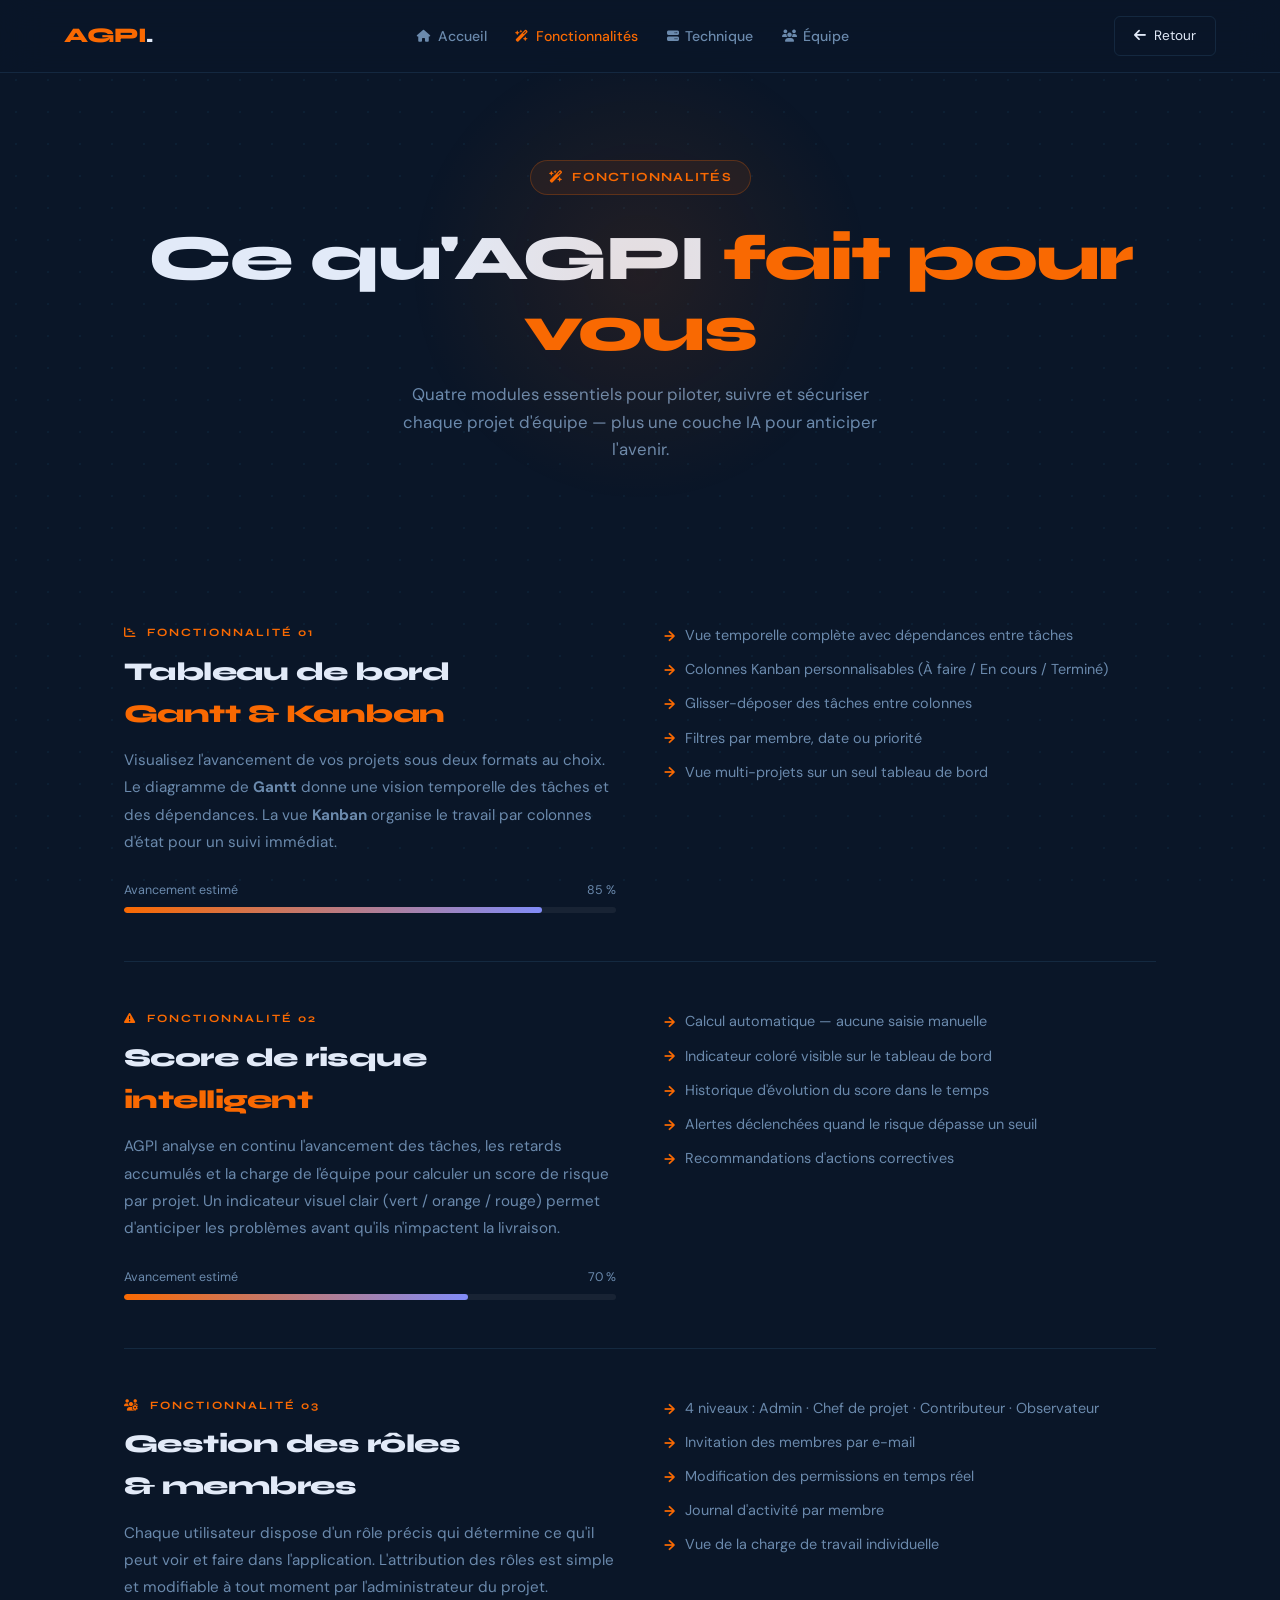
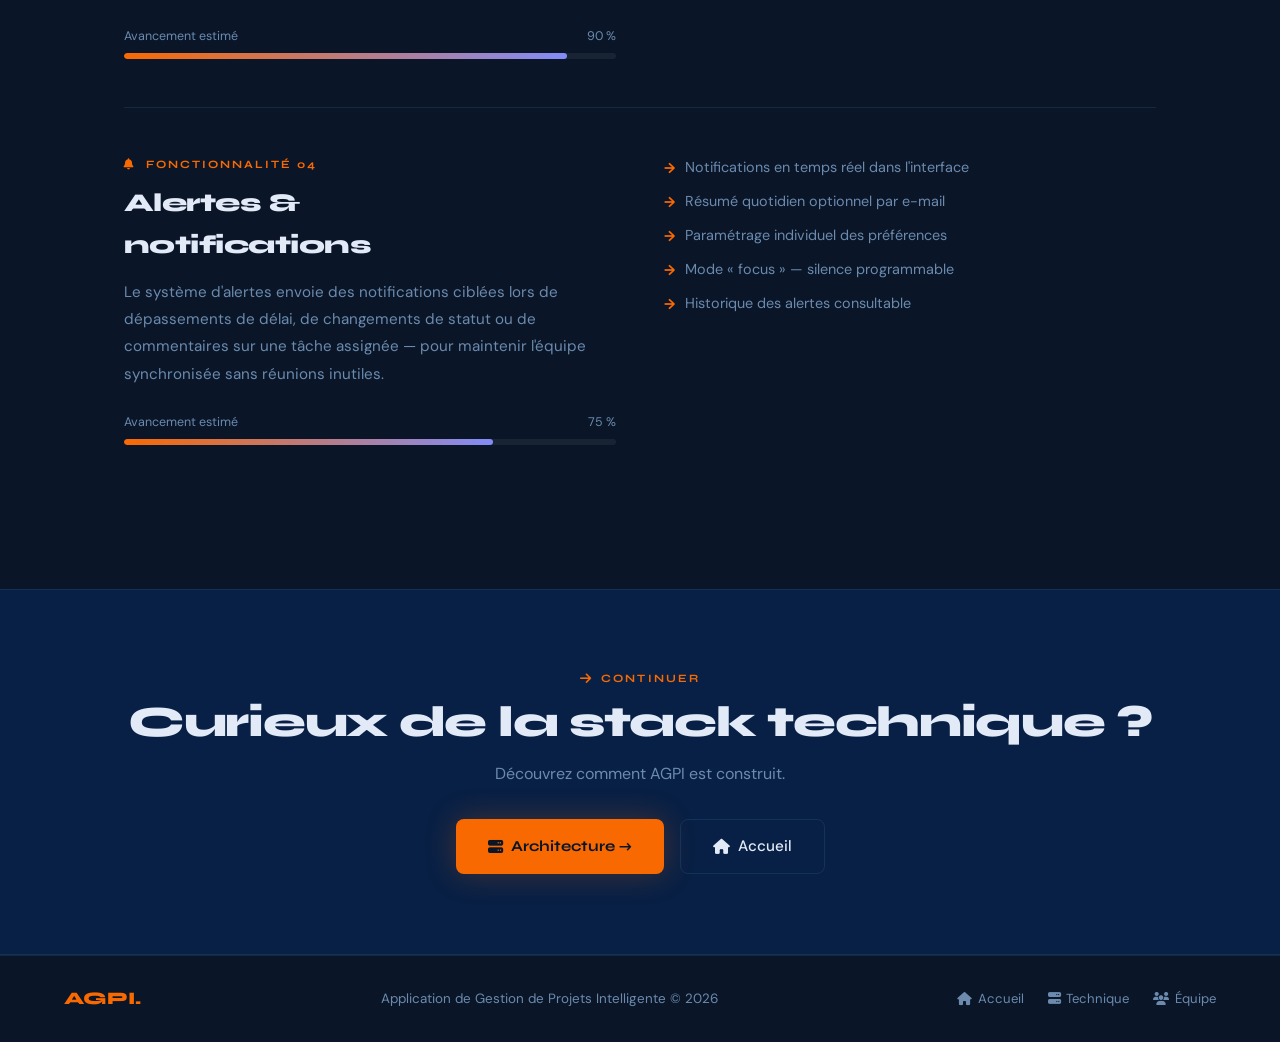
==== pages/fonctionnalites.html @ 2527727b "coreection des pages" ====
<!DOCTYPE html>
<html lang="fr">
<head>
  <meta charset="UTF-8"/>
  <meta name="viewport" content="width=device-width, initial-scale=1.0"/>
  <title>Fonctionnalités — AGPI</title>
  <link rel="preconnect" href="https://fonts.googleapis.com"/>
  <link rel="preconnect" href="https://fonts.gstatic.com" crossorigin/>
  <link href="https://fonts.googleapis.com/css2?family=Syne:wght@400;600;700;800&family=DM+Sans:ital,opsz,wght@0,9..40,300;0,9..40,400;0,9..40,500;1,9..40,300&display=swap" rel="stylesheet"/>
  <link rel="stylesheet" href="https://cdnjs.cloudflare.com/ajax/libs/font-awesome/6.5.1/css/all.min.css"/>
  <link rel="stylesheet" href="../style.css"/>
</head>
<body>

<!-- NAV -->
<nav class="page-nav">
  <a href="../index.html" class="nav-logo">AGPI<span>.</span></a>
  <ul class="nav-links">
    <li><a href="../index.html"><i class="fa-solid fa-house"></i> Accueil</a></li>
    <li><a href="fonctionnalites.html" class="active"><i class="fa-solid fa-wand-magic-sparkles"></i> Fonctionnalités</a></li>
    <li><a href="technique.html"><i class="fa-solid fa-server"></i> Technique</a></li>
    <li><a href="equipe.html"><i class="fa-solid fa-users"></i> Équipe</a></li>
  </ul>
  <a href="../index.html" class="nav-back"><i class="fa-solid fa-arrow-left"></i> Retour</a>
</nav>

<!-- PAGE HERO -->
<section class="page-hero">
  <div class="hero-glow"></div>
  <div>
    <div class="hero-badge"><i class="fa-solid fa-wand-magic-sparkles"></i> Fonctionnalités</div>
    <h1>Ce qu'AGPI <span class="line-accent">fait pour vous</span></h1>
    <p>Quatre modules essentiels pour piloter, suivre et sécuriser chaque projet d'équipe — plus une couche IA pour anticiper l'avenir.</p>
  </div>
</section>

<!-- CONTENT -->
<div class="page-content">

  <!-- Fonctionnalité 1 — Gantt & Kanban -->
  <div class="func-block">
    <div class="reveal">
      <p class="func-num"><i class="fa-solid fa-chart-gantt"></i> &nbsp;Fonctionnalité 01</p>
      <h2 class="func-name">Tableau de bord<br/><span class="line-accent">Gantt & Kanban</span></h2>
      <p class="func-desc">
        Visualisez l'avancement de vos projets sous deux formats au choix.
        Le diagramme de <strong>Gantt</strong> donne une vision temporelle des tâches
        et des dépendances. La vue <strong>Kanban</strong> organise le travail par colonnes
        d'état pour un suivi immédiat.
      </p>
      <div class="progress-wrap">
        <div class="progress-label">
          <span>Avancement estimé</span>
          <span>85 %</span>
        </div>
        <div class="progress-track">
          <div class="progress-fill" data-width="85"></div>
        </div>
      </div>
    </div>
    <ul class="benefits reveal" style="transition-delay:.12s">
      <li>Vue temporelle complète avec dépendances entre tâches</li>
      <li>Colonnes Kanban personnalisables (À faire / En cours / Terminé)</li>
      <li>Glisser-déposer des tâches entre colonnes</li>
      <li>Filtres par membre, date ou priorité</li>
      <li>Vue multi-projets sur un seul tableau de bord</li>
    </ul>
  </div>

  <!-- Fonctionnalité 2 — Score de risque -->
  <div class="func-block">
    <div class="reveal">
      <p class="func-num"><i class="fa-solid fa-triangle-exclamation"></i> &nbsp;Fonctionnalité 02</p>
      <h2 class="func-name">Score de risque<br/><span class="line-accent">intelligent</span></h2>
      <p class="func-desc">
        AGPI analyse en continu l'avancement des tâches, les retards accumulés
        et la charge de l'équipe pour calculer un score de risque par projet.
        Un indicateur visuel clair (vert / orange / rouge) permet d'anticiper les
        problèmes avant qu'ils n'impactent la livraison.
      </p>
      <div class="progress-wrap">
        <div class="progress-label"><span>Avancement estimé</span><span>70 %</span></div>
        <div class="progress-track">
          <div class="progress-fill" data-width="70"></div>
        </div>
      </div>
    </div>
    <ul class="benefits reveal" style="transition-delay:.12s">
      <li>Calcul automatique — aucune saisie manuelle</li>
      <li>Indicateur coloré visible sur le tableau de bord</li>
      <li>Historique d'évolution du score dans le temps</li>
      <li>Alertes déclenchées quand le risque dépasse un seuil</li>
      <li>Recommandations d'actions correctives</li>
    </ul>
  </div>

  <!-- Fonctionnalité 3 — Rôles & membres -->
  <div class="func-block">
    <div class="reveal">
      <p class="func-num"><i class="fa-solid fa-users-gear"></i> &nbsp;Fonctionnalité 03</p>
      <h2 class="func-name">Gestion des rôles<br/>&amp; membres</h2>
      <p class="func-desc">
        Chaque utilisateur dispose d'un rôle précis qui détermine ce qu'il peut
        voir et faire dans l'application. L'attribution des rôles est simple et
        modifiable à tout moment par l'administrateur du projet.
      </p>
      <div class="progress-wrap">
        <div class="progress-label"><span>Avancement estimé</span><span>90 %</span></div>
        <div class="progress-track">
          <div class="progress-fill" data-width="90"></div>
        </div>
      </div>
    </div>
    <ul class="benefits reveal" style="transition-delay:.12s">
      <li>4 niveaux : Admin · Chef de projet · Contributeur · Observateur</li>
      <li>Invitation des membres par e-mail</li>
      <li>Modification des permissions en temps réel</li>
      <li>Journal d'activité par membre</li>
      <li>Vue de la charge de travail individuelle</li>
    </ul>
  </div>

  <!-- Fonctionnalité 4 — Alertes automatiques -->
  <div class="func-block">
    <div class="reveal">
      <p class="func-num"><i class="fa-solid fa-bell"></i> &nbsp;Fonctionnalité 04</p>
      <h2 class="func-name">Alertes &amp;<br/>notifications</h2>
      <p class="func-desc">
        Le système d'alertes envoie des notifications ciblées lors de
        dépassements de délai, de changements de statut ou de commentaires sur
        une tâche assignée — pour maintenir l'équipe synchronisée sans réunions
        inutiles.
      </p>
      <div class="progress-wrap">
        <div class="progress-label"><span>Avancement estimé</span><span>75 %</span></div>
        <div class="progress-track">
          <div class="progress-fill" data-width="75"></div>
        </div>
      </div>
    </div>
    <ul class="benefits reveal" style="transition-delay:.12s">
      <li>Notifications en temps réel dans l'interface</li>
      <li>Résumé quotidien optionnel par e-mail</li>
      <li>Paramétrage individuel des préférences</li>
      <li>Mode « focus » — silence programmable</li>
      <li>Historique des alertes consultable</li>
    </ul>
  </div>

</div>

<!-- CTA -->
<section class="section-surface">
  <div>
    <div style="text-align:center">
      <p class="section-label" style="justify-content:center"><i class="fa-solid fa-arrow-right"></i> Continuer</p>
      <h2 class="section-title" style="text-align:center">Curieux de la stack technique ?</h2>
      <p style="color:var(--muted);text-align:center;margin-bottom:2rem">Découvrez comment AGPI est construit.</p>
      <div style="display:flex;gap:1rem;justify-content:center;flex-wrap:wrap;">
        <a href="technique.html" class="btn-primary"><i class="fa-solid fa-server"></i> Architecture →</a>
        <a href="../index.html" class="btn-ghost"><i class="fa-solid fa-house"></i> Accueil</a>
      </div>
    </div>
  </div>
</section>

<!-- FOOTER -->
<footer>
  <div class="footer-logo">AGPI.</div>
  <span>Application de Gestion de Projets Intelligente &copy; 2026</span>
  <div class="footer-links">
    <a href="../index.html"><i class="fa-solid fa-house"></i> Accueil</a>
    <a href="technique.html"><i class="fa-solid fa-server"></i> Technique</a>
    <a href="equipe.html"><i class="fa-solid fa-users"></i> Équipe</a>
  </div>
</footer>

<script>
  const reveals = document.querySelectorAll('.reveal');
  const io = new IntersectionObserver(entries => {
    entries.forEach(e => { if (e.isIntersecting) { e.target.classList.add('visible'); io.unobserve(e.target); } });
  }, { threshold: 0.1 });
  reveals.forEach(el => io.observe(el));

  document.querySelectorAll('.progress-fill').forEach(fill => {
    const obs = new IntersectionObserver(entries => {
      entries.forEach(e => {
        if (e.isIntersecting) {
          fill.style.width = fill.getAttribute('data-width') + '%';
          obs.unobserve(fill);
        }
      });
    }, { threshold: 0.4 });
    obs.observe(fill);
  });
</script>
</body>
</html>
---- style.css ----
/* ================================================================
   style.css — AGPI Site Vitrine
   Thème  : dark navy/orange, accent #f96902
   Fonts  : Syne (titres) · DM Sans (corps)
   ================================================================ */

*, *::before, *::after { box-sizing: border-box; margin: 0; padding: 0; }

:root {
  --bg:       #0a1628;
  --surface:  #082045;
  --surface2: #112244;
  --surface3: #162a50;
  --border:   rgba(99,179,237,0.12);
  --accent:   #f96902;
  --accent2:  #818cf8;
  --accent3:  #fb7185;
  --accent4:  #34d399;
  --text:     #e2eaf8;
  --muted:    #6b8aad;
  --card-glow: rgba(56,189,248,0.06);
}

html { scroll-behavior: smooth; }

body {
  background: var(--bg);
  color: var(--text);
  font-family: 'DM Sans', sans-serif;
  font-size: 16px;
  line-height: 1.65;
  overflow-x: hidden;
}

body::after {
  content: '';
  position: fixed; inset: 0;
  background-image: radial-gradient(rgba(56,189,248,0.06) 1px, transparent 1px);
  background-size: 32px 32px;
  pointer-events: none;
  z-index: 0;
}

a { text-decoration: none; color: inherit; }

/* ── NAV ── */
nav {
  position: fixed; top: 0; left: 0; right: 0; z-index: 200;
  display: flex; align-items: center; justify-content: space-between;
  padding: 1rem 5vw;
  background: rgba(10,22,40,0.85);
  backdrop-filter: blur(20px);
  border-bottom: 1px solid var(--border);
}
.nav-logo { font-family: 'Syne', sans-serif; font-weight: 800; font-size: 1.3rem; letter-spacing: -0.02em; color: var(--accent); }
.nav-logo span { color: var(--text); }
.nav-links { display: flex; gap: 1.8rem; list-style: none; }
.nav-links a { color: var(--muted); text-decoration: none; font-size: 0.88rem; font-weight: 500; transition: color 0.2s; display: flex; align-items: center; gap: 0.4rem; }
.nav-links a i { font-size: 0.75rem; }
.nav-links a:hover { color: var(--accent); }
.nav-cta { background: var(--accent); color: #0a1628; padding: 0.5rem 1.3rem; border-radius: 6px; font-weight: 700; font-size: 0.85rem; text-decoration: none; font-family: 'Syne', sans-serif; transition: all 0.2s; display: flex; align-items: center; gap: 0.5rem; }
.nav-cta:hover { opacity: 0.85; transform: translateY(-1px); box-shadow: 0 4px 20px rgba(249,105,2,0.35); }

/* Page-level nav (pages/) */
.page-nav {
  position: fixed; top: 0; left: 0; right: 0; z-index: 200;
  display: flex; align-items: center; justify-content: space-between;
  padding: 1rem 5vw;
  background: rgba(10,22,40,0.85);
  backdrop-filter: blur(20px);
  border-bottom: 1px solid var(--border);
}
.page-nav .nav-logo { font-family: 'Syne', sans-serif; font-weight: 800; font-size: 1.3rem; color: var(--accent); }
.page-nav .nav-logo span { color: var(--text); }
.page-nav .nav-links { display: flex; gap: 1.8rem; list-style: none; }
.page-nav .nav-links a { color: var(--muted); text-decoration: none; font-size: 0.88rem; font-weight: 500; transition: color 0.2s; display: flex; align-items: center; gap: 0.4rem; }
.page-nav .nav-links a:hover,
.page-nav .nav-links a.active { color: var(--accent); }
.page-nav .nav-back { background: transparent; border: 1px solid var(--border); color: var(--text); padding: 0.5rem 1.2rem; border-radius: 6px; font-size: 0.85rem; display: flex; align-items: center; gap: 0.5rem; transition: all 0.2s; }
.page-nav .nav-back:hover { border-color: rgba(249,105,2,.35); color: var(--accent); }

/* ── HERO ── */
.hero { min-height: 100vh; display: flex; align-items: center; justify-content: center; text-align: center; padding: 8rem 5vw 5rem; position: relative; overflow: hidden; z-index: 1; }
.hero-glow { position: absolute; width: 750px; height: 750px; border-radius: 50%; background: radial-gradient(circle, rgba(249,105,2,0.10) 0%, transparent 65%); top: 50%; left: 50%; transform: translate(-50%,-50%); pointer-events: none; animation: pg1 7s ease-in-out infinite; }
.hero-glow2 { position: absolute; width: 420px; height: 420px; border-radius: 50%; background: radial-gradient(circle, rgba(129,140,248,0.10) 0%, transparent 65%); top: 25%; right: 8%; pointer-events: none; animation: pg2 9s ease-in-out infinite reverse; }
@keyframes pg1 { 0%,100%{opacity:.5;transform:translate(-50%,-50%) scale(1)} 50%{opacity:1;transform:translate(-50%,-50%) scale(1.1)} }
@keyframes pg2 { 0%,100%{opacity:.4;transform:scale(1)} 50%{opacity:1;transform:scale(1.12)} }

.hero-badge { display: inline-flex; align-items: center; gap: 0.5rem; background: rgba(249,105,2,0.08); border: 1px solid rgba(249,105,2,0.25); color: var(--accent); padding: 0.4rem 1.1rem; border-radius: 100px; font-size: 0.78rem; font-weight: 700; letter-spacing: 0.1em; text-transform: uppercase; margin-bottom: 1.8rem; font-family: 'Syne', sans-serif; animation: fadeUp 0.6s ease both; }
.hero-badge i { animation: blink 1.5s ease-in-out infinite; }
@keyframes blink { 0%,100%{opacity:1} 50%{opacity:.2} }

.hero h1 { font-family: 'Syne', sans-serif; font-size: clamp(2.6rem, 6.5vw, 5.5rem); font-weight: 800; line-height: 1.06; letter-spacing: -0.04em; margin-bottom: 1.5rem; animation: fadeUp 0.7s .1s ease both; }
.line-accent { color: var(--accent); }
.hero-sub { max-width: 560px; margin: 0 auto 2.5rem; color: var(--muted); font-size: 1.05rem; line-height: 1.75; font-weight: 300; animation: fadeUp 0.7s .2s ease both; }
.hero-actions { display: flex; gap: 1rem; justify-content: center; flex-wrap: wrap; animation: fadeUp 0.7s .3s ease both; }

/* Page Hero (inner pages) */
.page-hero { min-height: 45vh; display: flex; align-items: center; justify-content: center; text-align: center; padding: 10rem 5vw 5rem; position: relative; overflow: hidden; z-index: 1; }
.page-hero .hero-glow { width: 500px; height: 500px; }
.page-hero h1 { font-family: 'Syne', sans-serif; font-size: clamp(2.2rem, 5vw, 4rem); font-weight: 800; line-height: 1.1; letter-spacing: -0.03em; margin-bottom: 1rem; }
.page-hero p { color: var(--muted); font-size: 1.05rem; max-width: 520px; margin: 0 auto; }

/* ── BUTTONS ── */
.btn-primary { background: var(--accent); color: #0a1628; padding: .85rem 2rem; border-radius: 8px; font-weight: 700; font-size: .95rem; font-family: 'Syne', sans-serif; text-decoration: none; transition: all .2s; box-shadow: 0 0 30px rgba(249,105,2,.25); display: inline-flex; align-items: center; gap: .5rem; }
.btn-primary:hover { transform: translateY(-2px); box-shadow: 0 0 50px rgba(249,105,2,.45); opacity:.9; }
.btn-ghost { background: transparent; border: 1px solid var(--border); color: var(--text); padding: .85rem 2rem; border-radius: 8px; font-weight: 500; font-size: .95rem; text-decoration: none; transition: all .2s; display: inline-flex; align-items: center; gap: .5rem; }
.btn-ghost:hover { border-color: rgba(249,105,2,.35); background: rgba(249,105,2,.05); }

/* ── STATS ── */
.stats-bar { position: relative; z-index: 1; border-top: 1px solid var(--border); border-bottom: 1px solid var(--border); background: var(--surface); display: grid; grid-template-columns: repeat(4,1fr); animation: fadeUp .8s .4s ease both; }
.stat-item { text-align: center; padding: 2rem 1rem; border-right: 1px solid var(--border); display: flex; flex-direction: column; align-items: center; gap: .35rem; }
.stat-item:last-child { border-right: none; }
.stat-icon { font-size: 1.4rem; color: var(--accent); }
.stat-number { font-family: 'Syne', sans-serif; font-size: 2rem; font-weight: 800; color: var(--accent); line-height: 1; }
.stat-label { font-size: .76rem; color: var(--muted); text-transform: uppercase; letter-spacing: .07em; }

/* ── SECTION COMMONS ── */
section { padding: 6rem 5vw; position: relative; z-index: 1; }
.section-label { font-family: 'Syne', sans-serif; font-size: .7rem; font-weight: 700; letter-spacing: .18em; text-transform: uppercase; color: var(--accent); margin-bottom: .6rem; display: flex; align-items: center; gap: .5rem; }
.section-label i { font-size: .8rem; }
.section-title { font-family: 'Syne', sans-serif; font-size: clamp(1.8rem,3.5vw,2.7rem); font-weight: 800; line-height: 1.12; letter-spacing: -.03em; margin-bottom: .9rem; }
.section-desc { color: var(--muted); max-width: 560px; font-size: 1rem; line-height: 1.7; margin-bottom: 3rem; }

/* ── PROBLEMATIQUE ── */
#problematique { background: var(--surface); border-top: 1px solid var(--border); border-bottom: 1px solid var(--border); }
.prob-grid { display: grid; grid-template-columns: 1fr 1fr; gap: 4rem; align-items: center; max-width: 1200px; margin: 0 auto; }
.pain-list { list-style: none; display: flex; flex-direction: column; gap: .85rem; }
.pain-list li { display: flex; align-items: flex-start; gap: 1rem; padding: 1.1rem 1.3rem; background: rgba(251,113,133,.05); border: 1px solid rgba(251,113,133,.12); border-radius: 10px; font-size: .92rem; color: var(--muted); }
.pain-list li i { color: var(--accent3); font-size: .9rem; margin-top: 3px; flex-shrink: 0; }
.solution-box { background: rgba(249,105,2,.04); border: 1px solid rgba(249,105,2,.15); border-radius: 16px; padding: 2.5rem; }
.solution-box h3 { font-family: 'Syne', sans-serif; font-size: 1.3rem; font-weight: 700; margin-bottom: 1.4rem; color: var(--accent); display: flex; align-items: center; gap: .6rem; }
.solution-item { display: flex; align-items: flex-start; gap: .8rem; margin-bottom: .9rem; font-size: .92rem; }
.solution-item i { color: var(--accent4); font-size: .85rem; margin-top: 3px; flex-shrink: 0; }

/* ── FEATURES ── */
#features { max-width: 1300px; margin: 0 auto; }
.features-grid { display: grid; grid-template-columns: repeat(3,1fr); gap: 1.1rem; }
.feature-card { background: var(--surface2); border: 1px solid var(--border); border-radius: 14px; padding: 1.8rem; transition: all .3s; position: relative; overflow: hidden; }
.feature-card::before { content: ''; position: absolute; inset: 0; background: var(--card-glow); opacity: 0; transition: opacity .3s; }
.feature-card:hover { border-color: rgba(249,105,2,.25); transform: translateY(-4px); }
.feature-card:hover::before { opacity: 1; }
.feature-card.ai-card { border-color: rgba(129,140,248,.15); }
.feature-card.ai-card::before { background: rgba(129,140,248,.05); }
.feature-card.ai-card:hover { border-color: rgba(129,140,248,.35); }
.feature-icon-wrap { width: 46px; height: 46px; border-radius: 12px; display: flex; align-items: center; justify-content: center; margin-bottom: 1rem; font-size: 1.1rem; }
.icon-core   { background: rgba(249,105,2,.12); color: var(--accent); }
.icon-ai     { background: rgba(129,140,248,.12); color: var(--accent2); }
.icon-green  { background: rgba(52,211,153,.12); color: var(--accent4); }
.icon-red    { background: rgba(251,113,133,.12); color: var(--accent3); }
.feature-tag { display: inline-block; font-size: .65rem; font-weight: 700; letter-spacing: .1em; text-transform: uppercase; padding: .18rem .6rem; border-radius: 4px; margin-bottom: .7rem; font-family: 'Syne', sans-serif; }
.tag-core { background: rgba(249,105,2,.1); color: var(--accent); }
.tag-ai   { background: rgba(129,140,248,.12); color: var(--accent2); }
.feature-card h3 { font-family: 'Syne', sans-serif; font-size: 1rem; font-weight: 700; margin-bottom: .45rem; }
.feature-card p  { font-size: .86rem; color: var(--muted); line-height: 1.6; }

/* ── ARCHITECTURE ── */
#architecture { background: var(--surface); border-top: 1px solid var(--border); border-bottom: 1px solid var(--border); }
.arch-layout { display: grid; grid-template-columns: 1fr 1fr; gap: 4rem; max-width: 1200px; margin: 0 auto; }
.arch-stack { display: flex; flex-direction: column; gap: .9rem; }
.arch-row { display: grid; grid-template-columns: 130px 1fr; gap: 1rem; align-items: center; }
.arch-label { font-family: 'Syne', sans-serif; font-size: .72rem; font-weight: 700; letter-spacing: .08em; text-transform: uppercase; color: var(--muted); text-align: right; display: flex; align-items: center; justify-content: flex-end; gap: .4rem; }
.arch-label i { font-size: .8rem; }
.arch-pills { display: flex; flex-wrap: wrap; gap: .45rem; }
.pill { padding: .3rem .85rem; border-radius: 100px; font-size: .78rem; font-weight: 500; font-family: 'Syne', sans-serif; border: 1px solid; }
.pill-blue   { background: rgba(249,105,2,.08);  color: var(--accent);  border-color: rgba(249,105,2,.2); }
.pill-purple { background: rgba(129,140,248,.08); color: var(--accent2); border-color: rgba(129,140,248,.2); }
.pill-red    { background: rgba(251,113,133,.08); color: var(--accent3); border-color: rgba(251,113,133,.2); }
.pill-green  { background: rgba(52,211,153,.08);  color: var(--accent4); border-color: rgba(52,211,153,.2); }
.pill-white  { background: rgba(255,255,255,.04); color: var(--text);    border-color: var(--border); }
.integrations-grid { display: grid; grid-template-columns: repeat(3,1fr); gap: .55rem; }
.integ-item { background: var(--surface3); border: 1px solid var(--border); border-radius: 8px; padding: .7rem .6rem; font-size: .8rem; text-align: center; color: var(--muted); font-weight: 500; transition: all .2s; display: flex; align-items: center; justify-content: center; gap: .4rem; }
.integ-item i { font-size: .85rem; color: var(--accent); }
.integ-item:hover { border-color: rgba(249,105,2,.25); color: var(--text); background: var(--surface2); }

/* ── PHASES ── */
.phases-timeline { position: relative; padding-left: 2rem; max-width: 800px; }
.phases-timeline::before { content: ''; position: absolute; left: 0; top: 0; bottom: 0; width: 2px; background: linear-gradient(to bottom, var(--accent), var(--accent2), transparent); }
.phase { position: relative; padding: 1.6rem 0 1.6rem 2.5rem; border-bottom: 1px solid var(--border); }
.phase:last-child { border-bottom: none; }
.phase::before { content: ''; position: absolute; left: -.42rem; top: 1.95rem; width: 10px; height: 10px; border-radius: 50%; background: var(--accent); border: 2px solid var(--bg); box-shadow: 0 0 12px rgba(249,105,2,.6); }
.phase-header { display: flex; align-items: center; gap: 1rem; margin-bottom: .4rem; }
.phase-period { font-family: 'Syne', sans-serif; font-size: .7rem; font-weight: 700; letter-spacing: .1em; text-transform: uppercase; color: var(--accent); display: flex; align-items: center; gap: .4rem; }
.phase-period i { font-size: .75rem; }
.phase h3 { font-family: 'Syne', sans-serif; font-size: 1rem; font-weight: 700; margin-bottom: .35rem; }
.phase p  { font-size: .87rem; color: var(--muted); line-height: 1.6; }

/* ── TEAM ── */
#team { background: var(--surface); border-top: 1px solid var(--border); border-bottom: 1px solid var(--border); }
.team-grid { display: grid; grid-template-columns: repeat(4,1fr); gap: 1.1rem; margin-bottom: 3rem; }
.team-card { background: var(--surface2); border: 1px solid var(--border); border-radius: 16px; padding: 2rem 1.4rem; text-align: center; transition: all .3s; }
.team-card:hover { border-color: rgba(249,105,2,.25); transform: translateY(-4px); box-shadow: 0 12px 40px rgba(0,0,0,.25); }
.avatar { width: 64px; height: 64px; border-radius: 50%; margin: 0 auto 1rem; display: flex; align-items: center; justify-content: center; font-family: 'Syne', sans-serif; font-size: 1.3rem; font-weight: 800; color: #0a1628; }
.av-blue   { background: var(--accent); }
.av-purple { background: var(--accent2); color: #fff; }
.av-red    { background: var(--accent3); }
.av-green  { background: var(--accent4); }
.team-card h3 { font-family: 'Syne', sans-serif; font-size: .98rem; font-weight: 700; margin-bottom: .2rem; }
.team-role { font-size: .72rem; font-weight: 700; letter-spacing: .07em; text-transform: uppercase; color: var(--accent); margin-bottom: 1rem; font-family: 'Syne', sans-serif; display: flex; align-items: center; justify-content: center; gap: .35rem; }
.team-role i { font-size: .75rem; }
.team-tasks { list-style: none; text-align: left; display: flex; flex-direction: column; gap: .45rem; }
.team-tasks li { font-size: .79rem; color: var(--muted); display: flex; align-items: flex-start; gap: .55rem; line-height: 1.5; }
.team-tasks li i { color: var(--accent4); font-size: .7rem; margin-top: 4px; flex-shrink: 0; }

/* ── DEADLINE ── */
.deadline-banner { background: linear-gradient(135deg, rgba(249,105,2,.07) 0%, rgba(129,140,248,.07) 100%); border: 1px solid rgba(249,105,2,.18); border-radius: 16px; padding: 2.5rem 3rem; display: flex; align-items: center; justify-content: space-between; gap: 2rem; }
.deadline-text h2 { font-family: 'Syne', sans-serif; font-size: 1.6rem; font-weight: 800; margin-bottom: .4rem; display: flex; align-items: center; gap: .6rem; }
.deadline-text h2 i { color: var(--accent); }
.deadline-text p { color: var(--muted); font-size: .92rem; }
.deliverables { display: flex; gap: .6rem; flex-wrap: wrap; margin-top: 1rem; }
.deliv-tag { background: rgba(255,255,255,.05); border: 1px solid var(--border); padding: .3rem .85rem; border-radius: 100px; font-size: .78rem; color: var(--muted); display: flex; align-items: center; gap: .4rem; }
.deliv-tag i { color: var(--accent4); font-size: .7rem; }
.deadline-date { text-align: right; }
.big-date { font-family: 'Syne', sans-serif; font-size: 2.4rem; font-weight: 800; color: var(--accent); line-height: 1.1; }
.deadline-sub { font-size: .78rem; color: var(--muted); margin-top: .3rem; display: flex; align-items: center; justify-content: flex-end; gap: .35rem; }
.deadline-sub i { color: var(--accent4); }

/* ── FOOTER ── */
footer { border-top: 1px solid var(--border); padding: 1.8rem 5vw; display: flex; align-items: center; justify-content: space-between; color: var(--muted); font-size: .84rem; position: relative; z-index: 1; flex-wrap: wrap; gap: 1rem; }
.footer-logo { font-family: 'Syne', sans-serif; font-weight: 800; font-size: 1.1rem; color: var(--accent); }
.footer-links { display: flex; align-items: center; gap: 1.5rem; }
.footer-links a { color: var(--muted); text-decoration: none; transition: color .2s; display: flex; align-items: center; gap: .35rem; font-size: .82rem; }
.footer-links a:hover { color: var(--accent); }

/* ── PAGE CONTENT (inner pages) ── */
.page-content { max-width: 1160px; margin: 0 auto; padding: 2rem 5vw 6rem; position: relative; z-index: 1; }

/* Func blocks (fonctionnalites page) */
.func-block { display: grid; grid-template-columns: 1fr 1fr; gap: 3rem; padding: 3rem 0; border-bottom: 1px solid var(--border); align-items: start; }
.func-block:last-child { border-bottom: none; }
.func-num { font-family: 'Syne', sans-serif; font-size: .7rem; font-weight: 700; letter-spacing: .18em; text-transform: uppercase; color: var(--accent); margin-bottom: .5rem; }
.func-name { font-family: 'Syne', sans-serif; font-size: 1.6rem; font-weight: 800; margin-bottom: .75rem; letter-spacing: -.02em; }
.func-desc { color: var(--muted); font-size: .95rem; line-height: 1.8; margin-bottom: 1.5rem; }
.progress-wrap { margin-top: 1rem; }
.progress-label { display: flex; justify-content: space-between; font-size: .78rem; color: var(--muted); margin-bottom: .4rem; }
.progress-track { background: rgba(255,255,255,.06); border-radius: 999px; height: 6px; overflow: hidden; }
.progress-fill { height: 100%; background: linear-gradient(90deg, var(--accent), var(--accent2)); border-radius: 999px; width: 0; transition: width 1.2s ease; }
.benefits { list-style: none; display: flex; flex-direction: column; gap: .6rem; }
.benefits li { display: flex; gap: .6rem; font-size: .9rem; color: var(--muted); align-items: flex-start; }
.benefits li::before { content: '→'; color: var(--accent); font-weight: 700; flex-shrink: 0; margin-top: .05rem; }

/* Tech table */
.tech-section { background: var(--surface); border-top: 1px solid var(--border); border-bottom: 1px solid var(--border); padding: 5rem 5vw; position: relative; z-index: 1; }
.tech-section > div { max-width: 1160px; margin: 0 auto; }
.tech-table-wrap { background: var(--surface2); border: 1px solid var(--border); border-radius: 14px; overflow: hidden; margin-bottom: 4rem; }
table { width: 100%; border-collapse: collapse; }
th, td { text-align: left; padding: .9rem 1.2rem; font-size: .9rem; border-bottom: 1px solid var(--border); }
tr:last-child td { border-bottom: none; }
th { font-family: 'Syne', sans-serif; font-size: .7rem; font-weight: 700; letter-spacing: .12em; text-transform: uppercase; color: var(--muted); background: var(--surface3); }
td:first-child { font-family: 'Syne', sans-serif; color: var(--accent); font-weight: 700; }
td:last-child { color: var(--muted); font-size: .85rem; }
tr:hover td { background: rgba(249,105,2,.03); }

/* Terminal block */
.terminal { background: #070d1a; border: 1px solid var(--border); border-radius: 14px; overflow: hidden; margin-bottom: 4rem; }
.terminal-header { background: var(--surface3); padding: .75rem 1.2rem; display: flex; align-items: center; gap: .5rem; border-bottom: 1px solid var(--border); }
.t-dot { width: 10px; height: 10px; border-radius: 50%; }
.t-red { background: #ff5f57; }
.t-yellow { background: #ffbd2e; }
.t-green { background: #28c840; }
.terminal-body { padding: 1.5rem; font-family: 'Courier New', monospace; font-size: .82rem; line-height: 1.9; color: var(--muted); }
.t-dir { color: var(--accent); font-weight: 700; }
.t-file { color: var(--text); }
.t-comment { color: #3a5070; }

/* Member cards (equipe) */
.member-grid { display: grid; grid-template-columns: repeat(auto-fit, minmax(220px, 1fr)); gap: 1.5rem; margin-bottom: 3rem; }
.member-card { background: var(--surface2); border: 1px solid var(--border); border-radius: 16px; padding: 2rem 1.5rem; text-align: center; transition: all .3s; }
.member-card:hover { border-color: rgba(249,105,2,.25); transform: translateY(-5px); box-shadow: 0 12px 40px rgba(0,0,0,.25); }
.member-avatar { width: 64px; height: 64px; border-radius: 50%; background: rgba(249,105,2,.1); border: 2px solid rgba(249,105,2,.3); font-family: 'Syne', sans-serif; font-size: 1.2rem; font-weight: 800; color: var(--accent); display: flex; align-items: center; justify-content: center; margin: 0 auto 1.2rem; }
.member-name { font-family: 'Syne', sans-serif; font-size: 1rem; font-weight: 700; margin-bottom: .25rem; }
.member-role { font-family: 'Syne', sans-serif; font-size: .72rem; font-weight: 700; letter-spacing: .08em; text-transform: uppercase; color: var(--accent); margin-bottom: 1.2rem; display: flex; align-items: center; justify-content: center; gap: .4rem; }
.member-tasks { list-style: none; text-align: left; display: flex; flex-direction: column; gap: .45rem; }
.member-tasks li { font-size: .8rem; color: var(--muted); display: flex; align-items: flex-start; gap: .5rem; line-height: 1.5; }
.member-tasks li i { color: var(--accent4); font-size: .7rem; margin-top: 4px; flex-shrink: 0; }

/* Org chart */
.org-box { background: var(--surface2); border: 1px solid var(--border); border-radius: 12px; padding: 1.4rem 1.8rem; text-align: center; }
.org-box h4 { font-family: 'Syne', sans-serif; font-size: .9rem; font-weight: 700; margin-bottom: .2rem; }
.org-box span { font-size: .75rem; color: var(--muted); }

/* Section inner divider */
.section-surface { background: var(--surface); border-top: 1px solid var(--border); border-bottom: 1px solid var(--border); padding: 5rem 5vw; position: relative; z-index: 1; }
.section-surface > div { max-width: 1160px; margin: 0 auto; }

/* ── ANIMATIONS ── */
@keyframes fadeUp { from{opacity:0;transform:translateY(20px)} to{opacity:1;transform:translateY(0)} }
.reveal { opacity:0; transform:translateY(24px); transition: opacity .65s ease, transform .65s ease; }
.reveal.visible { opacity:1; transform:translateY(0); }

/* ── RESPONSIVE ── */
@media (max-width:1100px) {
  .features-grid { grid-template-columns: repeat(2,1fr) }
  .team-grid { grid-template-columns: repeat(2,1fr) }
  .arch-layout { grid-template-columns: 1fr }
  .prob-grid { grid-template-columns: 1fr }
}
@media (max-width:768px) {
  nav .nav-links, .page-nav .nav-links { display: none }
  .stats-bar { grid-template-columns: repeat(2,1fr) }
  .features-grid { grid-template-columns: 1fr }
  .deadline-banner { flex-direction: column; text-align: center }
  .deadline-date { text-align: center }
  .deadline-sub { justify-content: center }
  .arch-row { grid-template-columns: 1fr }
  .arch-label { text-align: left; justify-content: flex-start }
  .func-block { grid-template-columns: 1fr; gap: 1.5rem }
}
@media (max-width:520px) {
  .team-grid { grid-template-columns: 1fr }
  .member-grid { grid-template-columns: 1fr }
}
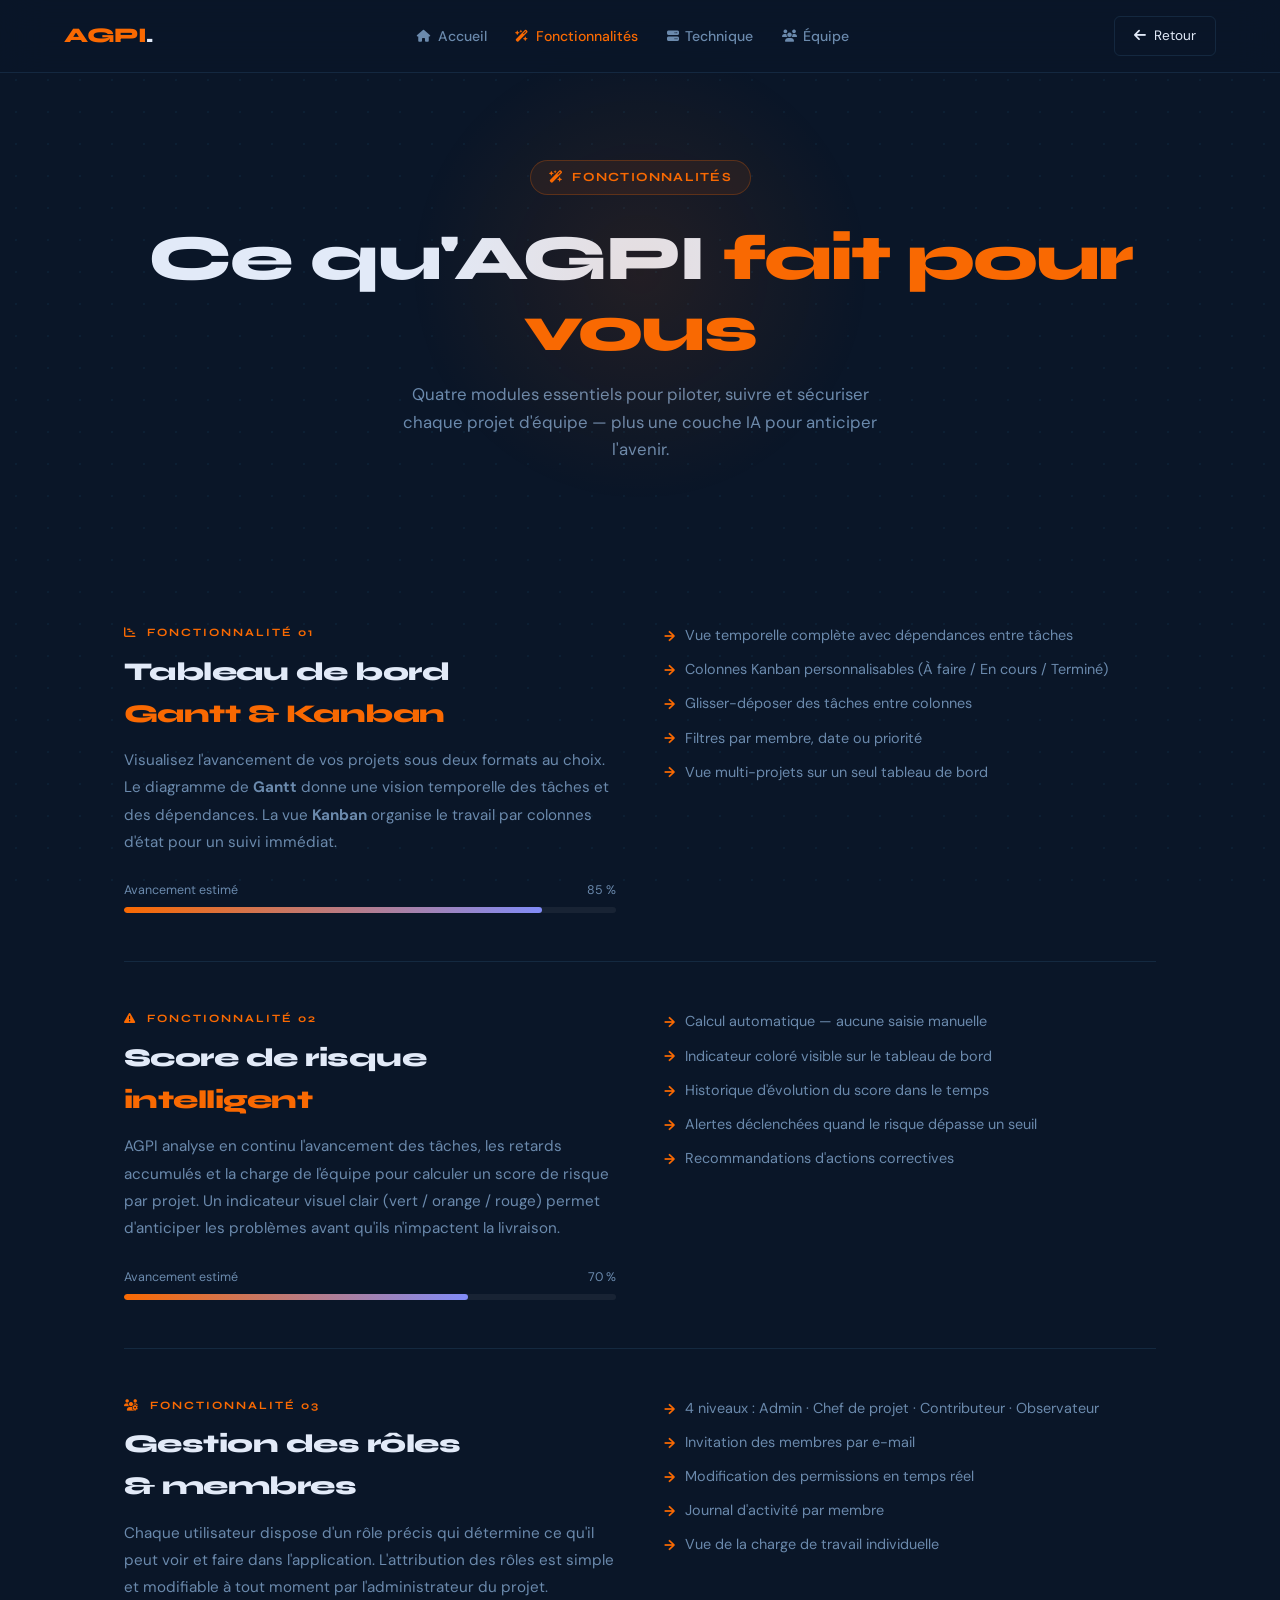
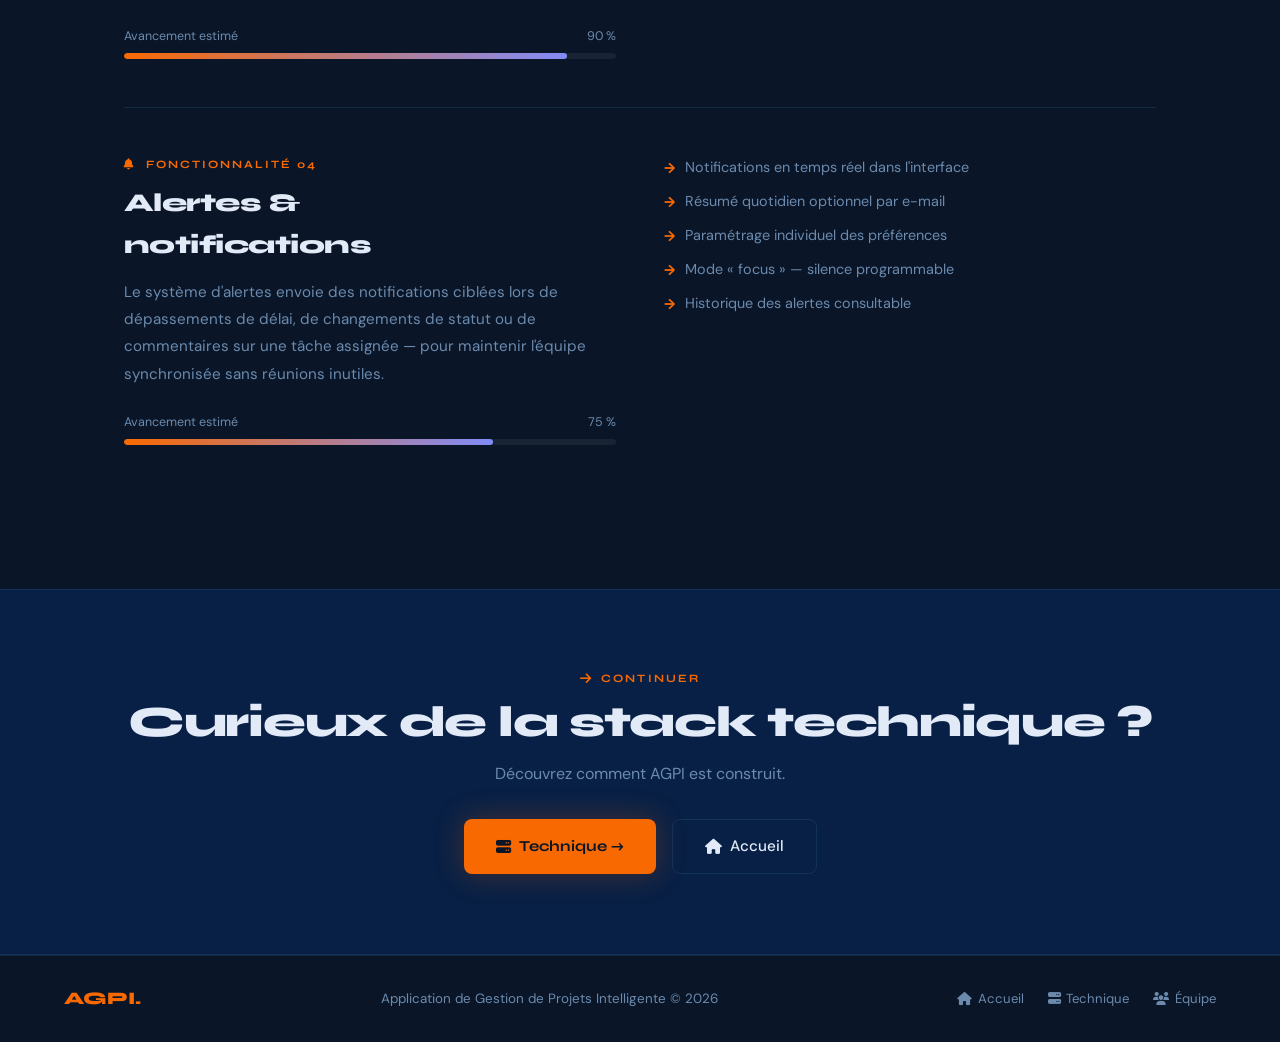
==== commit ac44f895: "coreection des pages" ====
--- a/pages/fonctionnalites.html
+++ b/pages/fonctionnalites.html
@@ -157,7 +157,7 @@
       <h2 class="section-title" style="text-align:center">Curieux de la stack technique ?</h2>
       <p style="color:var(--muted);text-align:center;margin-bottom:2rem">Découvrez comment AGPI est construit.</p>
       <div style="display:flex;gap:1rem;justify-content:center;flex-wrap:wrap;">
-        <a href="technique.html" class="btn-primary"><i class="fa-solid fa-server"></i> Architecture →</a>
+        <a href="technique.html" class="btn-primary"><i class="fa-solid fa-server"></i> Technique →</a>
         <a href="../index.html" class="btn-ghost"><i class="fa-solid fa-house"></i> Accueil</a>
       </div>
     </div>
